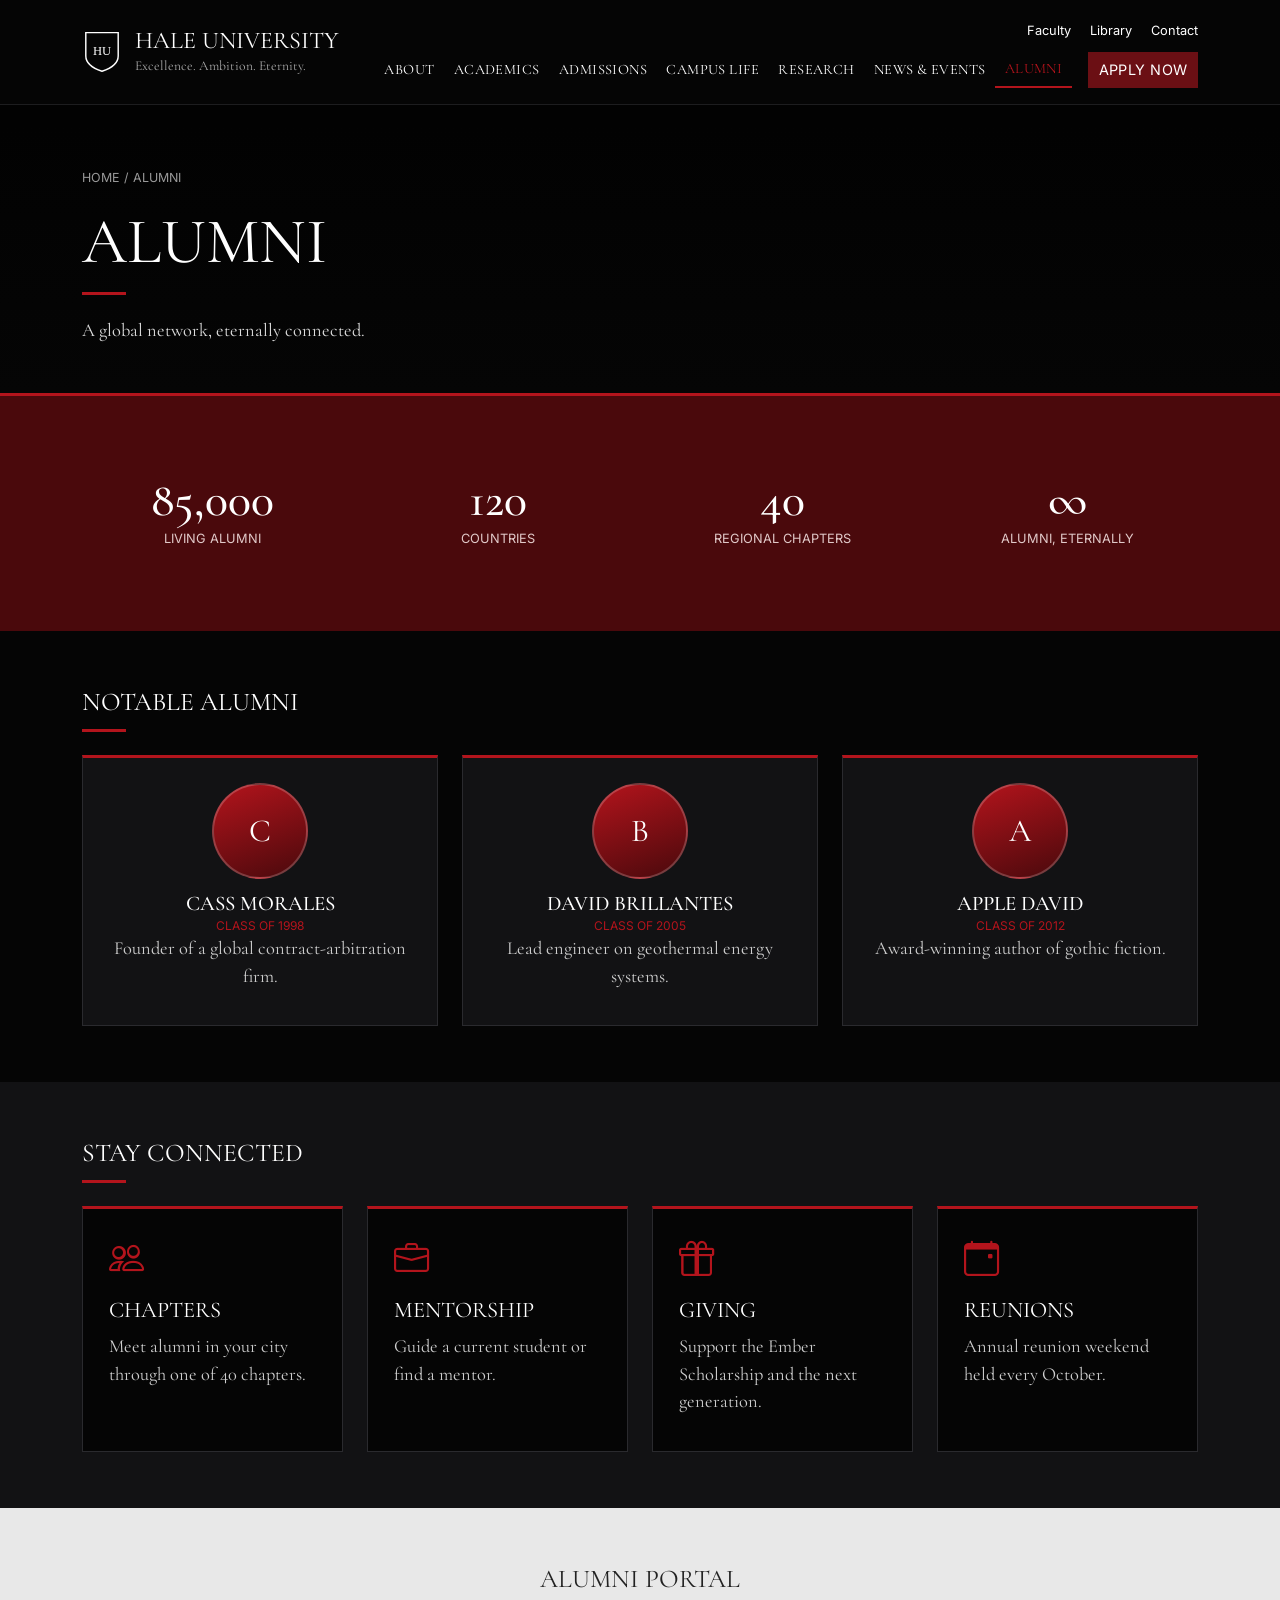
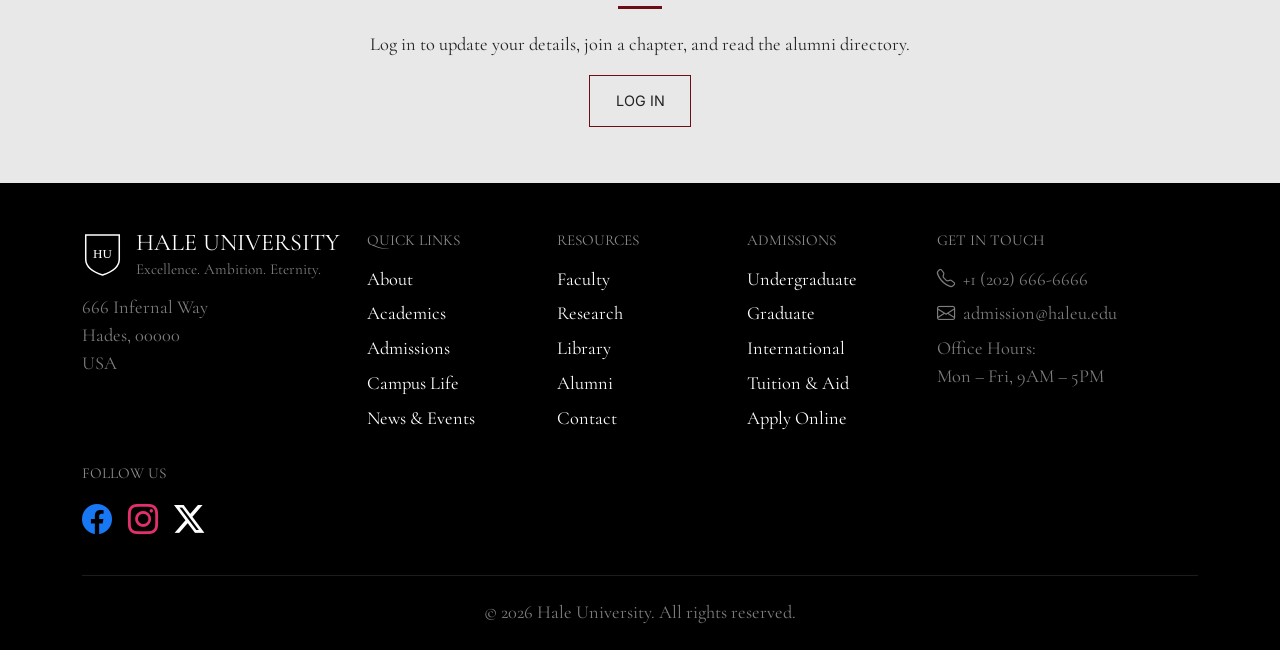
==== alumni.html @ e0aafb2d "Add files via upload" ====
<!doctype html>
<html lang="en">
  <head>
    <meta charset="UTF-8" />
    <meta name="viewport" content="width=device-width, initial-scale=1" />
    <title>Alumni | Hale University</title>
    <link
      href="https://cdn.jsdelivr.net/npm/bootstrap@5.3.3/dist/css/bootstrap.min.css"
      rel="stylesheet"
    />
    <link
      href="https://cdn.jsdelivr.net/npm/bootstrap-icons@1.11.3/font/bootstrap-icons.min.css"
      rel="stylesheet"
    />
    <link
      href="https://fonts.googleapis.com/css2?family=Cormorant+Garamond:wght@400;500&family=Inter:wght@400;500&display=swap"
      rel="stylesheet"
    />
    <link href="style.css" rel="stylesheet" />
  </head>
  <body>
    <header class="site-header">
      <nav class="navbar navbar-expand-lg navbar-dark py-3">
        <div class="container-xl">
          <a class="navbar-brand logo m-0" href="index.html">
            <svg viewBox="0 0 44 50">
              <path
                d="M4 4h36v26c0 9-9 14-18 17C13 44 4 39 4 30z"
                fill="none"
                stroke="#fff"
                stroke-width="1.6"
              />
              <text
                x="22"
                y="29"
                fill="#fff"
                font-size="14"
                text-anchor="middle"
                font-family="Georgia"
              >
                HU
              </text>
            </svg>
            <span
              ><span class="logo-name">HALE UNIVERSITY</span
              ><span class="logo-tag"
                >Excellence. Ambition. Eternity.</span
              ></span
            >
          </a>
          <button
            class="navbar-toggler"
            type="button"
            data-bs-toggle="collapse"
            data-bs-target="#mainMenu"
            aria-label="Menu"
          >
            <span class="navbar-toggler-icon"></span>
          </button>
          <div
            class="collapse navbar-collapse justify-content-end"
            id="mainMenu"
          >
            <div>
              <div class="top-links text-end d-none d-lg-block mb-2">
                <a href="faculty.html">Faculty</a
                ><a href="library.html">Library</a
                ><a href="contact.html">Contact</a>
              </div>
              <div class="main-nav d-lg-flex align-items-center">
                <a href="about.html">About</a>
                <a href="academics.html">Academics</a>
                <a href="admissions.html">Admissions</a>
                <a href="campus-life.html">Campus Life</a>
                <a href="research.html">Research</a>
                <a href="news.html">News &amp; Events</a>
                <a href="alumni.html" class="active">Alumni</a>
                <a href="apply.html" class="btn btn-apply ms-lg-3 mt-3 mt-lg-0"
                  >Apply Now</a
                >
              </div>
            </div>
          </div>
        </div>
      </nav>
    </header>

    <main>
      <section class="page-banner">
        <div class="container-xl">
          <div class="crumbs"><a href="index.html">Home</a> / Alumni</div>
          <h1>Alumni</h1>
          <div class="red-line"></div>
          <p>A global network, eternally connected.</p>
        </div>
      </section>

      <section class="section-wine">
        <div class="container-xl">
          <div class="row">
            <div class="col-6 col-md-3 stat">
              <strong>85,000</strong><span>Living alumni</span>
            </div>
            <div class="col-6 col-md-3 stat">
              <strong>120</strong><span>Countries</span>
            </div>
            <div class="col-6 col-md-3 stat">
              <strong>40</strong><span>Regional chapters</span>
            </div>
            <div class="col-6 col-md-3 stat">
              <strong>&infin;</strong><span>Alumni, eternally</span>
            </div>
          </div>
        </div>
      </section>

      <section class="section-dark">
        <div class="container-xl">
          <h2 class="section-title">Notable Alumni</h2>
          <div class="red-line"></div>
          <div class="row g-4">
            <div class="col-12 col-md-4">
              <div class="hu-card person">
                <div class="avatar text-white">C</div>
                <h3>Cass Morales</h3>
                <div class="role">Class of 1998</div>
                <p>Founder of a global contract-arbitration firm.</p>
              </div>
            </div>
            <div class="col-12 col-md-4">
              <div class="hu-card person">
                <div class="avatar text-white">B</div>
                <h3>David Brillantes</h3>
                <div class="role">Class of 2005</div>
                <p>Lead engineer on geothermal energy systems.</p>
              </div>
            </div>
            <div class="col-12 col-md-4">
              <div class="hu-card person">
                <div class="avatar text-white">A</div>
                <h3>Apple David</h3>
                <div class="role">Class of 2012</div>
                <p>Award-winning author of gothic fiction.</p>
              </div>
            </div>
          </div>
        </div>
      </section>

      <section class="section-panel">
        <div class="container-xl">
          <h2 class="section-title">Stay Connected</h2>
          <div class="red-line"></div>
          <div class="row g-4">
            <div class="col-12 col-md-6 col-lg-3">
              <div class="hu-card">
                <i class="bi bi-people icon"></i>
                <h3>Chapters</h3>
                <p>Meet alumni in your city through one of 40 chapters.</p>
              </div>
            </div>
            <div class="col-12 col-md-6 col-lg-3">
              <div class="hu-card">
                <i class="bi bi-briefcase icon"></i>
                <h3>Mentorship</h3>
                <p>Guide a current student or find a mentor.</p>
              </div>
            </div>
            <div class="col-12 col-md-6 col-lg-3">
              <div class="hu-card">
                <i class="bi bi-gift icon"></i>
                <h3>Giving</h3>
                <p>Support the Ember Scholarship and the next generation.</p>
              </div>
            </div>
            <div class="col-12 col-md-6 col-lg-3">
              <div class="hu-card">
                <i class="bi bi-calendar-event icon"></i>
                <h3>Reunions</h3>
                <p>Annual reunion weekend held every October.</p>
              </div>
            </div>
          </div>
        </div>
      </section>

      <section class="section-light">
        <div class="container-xl text-center">
          <h2 class="section-title">Alumni Portal</h2>
          <div class="red-line mx-auto"></div>
          <p class="mx-auto" style="max-width: 640px">
            Log in to update your details, join a chapter, and read the alumni
            directory.
          </p>
          <a href="login.html" class="btn-story">Log in</a>
        </div>
      </section>
    </main>

    <footer class="site-footer">
      <div class="container-xl">
        <div class="row g-4">
          <div class="col-12 col-lg-3">
            <div class="logo mb-3">
              <svg viewBox="0 0 44 50">
                <path
                  d="M4 4h36v26c0 9-9 14-18 17C13 44 4 39 4 30z"
                  fill="none"
                  stroke="#fff"
                  stroke-width="1.6"
                />
                <text
                  x="22"
                  y="29"
                  fill="#fff"
                  font-size="14"
                  text-anchor="middle"
                  font-family="Georgia"
                >
                  HU
                </text>
              </svg>
              <span
                ><span class="logo-name fs-4">HALE UNIVERSITY</span
                ><span class="logo-tag muted"
                  >Excellence. Ambition. Eternity.</span
                ></span
              >
            </div>
            <address class="muted mb-0">
              666 Infernal Way<br />Hades, 00000<br />USA
            </address>
          </div>
          <div class="col-6 col-md-3 col-lg-2">
            <h4>Quick Links</h4>
            <ul>
              <li><a href="about.html">About</a></li>
              <li><a href="academics.html">Academics</a></li>
              <li><a href="admissions.html">Admissions</a></li>
              <li><a href="campus-life.html">Campus Life</a></li>
              <li><a href="news.html">News &amp; Events</a></li>
            </ul>
          </div>
          <div class="col-6 col-md-3 col-lg-2">
            <h4>Resources</h4>
            <ul>
              <li><a href="faculty.html">Faculty</a></li>
              <li><a href="research.html">Research</a></li>
              <li><a href="library.html">Library</a></li>
              <li><a href="alumni.html">Alumni</a></li>
              <li><a href="contact.html">Contact</a></li>
            </ul>
          </div>
          <div class="col-6 col-md-3 col-lg-2">
            <h4>Admissions</h4>
            <ul>
              <li><a href="admissions.html">Undergraduate</a></li>
              <li><a href="admissions.html">Graduate</a></li>
              <li><a href="admissions.html">International</a></li>
              <li><a href="admissions.html">Tuition &amp; Aid</a></li>
              <li><a href="apply.html">Apply Online</a></li>
            </ul>
          </div>
          <div class="col-6 col-md-3 col-lg-3">
            <h4>Get in touch</h4>
            <ul class="muted">
              <li><i class="bi bi-telephone me-2"></i>+1 (202) 666-6666</li>
              <li><i class="bi bi-envelope me-2"></i>admission@haleu.edu</li>
              <li>Office Hours:<br />Mon – Fri, 9AM – 5PM</li>
            </ul>
          </div>
          <div class="col-12">
            <h4>Follow us</h4>
            <div class="social">
              <a href="#" aria-label="Facebook"
                ><i class="bi bi-facebook"></i></a
              ><a href="#" aria-label="Instagram"
                ><i class="bi bi-instagram"></i></a
              ><a href="#" aria-label="X"><i class="bi bi-twitter-x"></i></a>
            </div>
          </div>
        </div>
        <div class="copyright">
          &copy; 2026 Hale University. All rights reserved.
        </div>
      </div>
    </footer>
    <script src="https://cdn.jsdelivr.net/npm/bootstrap@5.3.3/dist/js/bootstrap.bundle.min.js"></script>
  </body>
</html>
---- style.css ----
/* HELL UNIVERSITY - Universal Styles */

/* ---------- Colors & fonts ---------- */
:root {
  --black: #050505;
  --panel: #121214;
  --wine: #4a090c;
  --red: #6b0f14;
  --red-bright: #b3141c;
  --light: #e8e8e8;
  --line: #2a2a2e;
  /* Palitan lang dito ang images ng banner/hero/tiles */
  --hero-img: url("https://i.pinimg.com/1200x/60/53/c5/6053c5d104e290d64d46bd8c85cccacd.jpg");
  --alt-img: url("https://i.pinimg.com/1200x/9d/fe/d5/9dfed5aaf3898fc8e7cbd464f2195040.jpg");
}
body {
  font-family: "Cormorant Garamond", serif;
  font-size: 1.15rem;
  background: var(--black);
  color: #fff;
  overflow-x: clip;
}
a {
  color: inherit;
  text-decoration: none;
}
.sans {
  font-family: "Inter", sans-serif;
  font-size: 0.85rem;
  text-transform: uppercase;
}
.section-title {
  font-size: 1.6rem;
  text-transform: uppercase;
  font-weight: 400;
  margin: 0;
}
.red-line {
  width: 44px;
  height: 3px;
  background: var(--red-bright);
  margin: 0.7rem 0 1.4rem;
}
.text-red {
  color: var(--red-bright);
}

/* ---------- Logo ---------- */
.logo {
  display: flex;
  align-items: center;
  gap: 0.8rem;
}
.logo svg {
  width: 44px;
  height: 50px;
  flex: none;
}
.logo-name {
  display: block;
  font-size: 1.7rem;
  line-height: 1;
}
.logo-tag {
  color: #aaa;
  font-size: 0.95rem;
}

/* ---------- Header ---------- */
.site-header {
  background: var(--black);
  border-bottom: 1px solid #1d1d1f;
}
.top-links a {
  font-family: "Inter", sans-serif;
  font-size: 0.8rem;
  margin-left: 1.2rem;
}
.top-links a:hover,
.main-nav a:hover {
  color: var(--red-bright);
}
.main-nav a {
  text-transform: uppercase;
  letter-spacing: 0.05em;
  padding: 0.5rem 0.9rem;
  display: inline-block;
}
.main-nav a.active {
  color: var(--red-bright);
  border-bottom: 2px solid var(--red-bright);
}
.btn-apply {
  background: var(--red);
  color: #fff;
  border-radius: 0;
  font-family: "Inter", sans-serif;
  font-size: 0.85rem;
  text-transform: uppercase;
  padding: 0.7rem 1.6rem;
}
.btn-apply:hover {
  background: #85131a;
  color: #fff;
}
.main-nav a.btn-apply.active {
  border-bottom: 0;
  color: #fff;
}

/* ---------- Hero (home) ---------- */
.hero {
  background:
    linear-gradient(rgba(0, 0, 0, 0.55), rgba(0, 0, 0, 0.55)),
    var(--hero-img) center / cover no-repeat;
  padding: 4rem 0;
}
.hero h1 {
  font-size: clamp(3.4rem, 8vw, 6rem);
  line-height: 0.95;
  font-weight: 400;
  text-transform: uppercase;
}
.btn-outline-red {
  border: 1px solid var(--red-bright);
  color: #fff;
  border-radius: 0;
  font-family: "Inter", sans-serif;
  font-size: 0.9rem;
  text-transform: uppercase;
  padding: 0.9rem 1.6rem;
}
.btn-outline-red:hover {
  background: rgba(179, 20, 28, 0.2);
  color: #fff;
}
.announcements {
  background: rgba(14, 14, 16, 0.92);
  border: 1px solid var(--line);
  padding: 2rem;
}
.announce-item {
  border-bottom: 1px solid var(--line);
  padding: 1rem 0;
}
.announce-item small {
  display: block;
  color: #999;
  font-family: "Inter", sans-serif;
  font-size: 0.78rem;
  text-transform: uppercase;
}

/* ---------- Inner page banner ---------- */
.page-banner {
  background:
    linear-gradient(rgba(0, 0, 0, 0.65), rgba(5, 5, 5, 0.9)),
    var(--hero-img) center / cover no-repeat;
  padding: 4rem 0 3rem;
  border-bottom: 3px solid var(--red-bright);
}
.page-banner.alt {
  background:
    linear-gradient(rgba(0, 0, 0, 0.65), rgba(5, 5, 5, 0.9)),
    var(--alt-img) center / cover no-repeat;
}
.page-banner h1 {
  font-size: clamp(2.4rem, 6vw, 4rem);
  font-weight: 400;
  text-transform: uppercase;
  margin: 0;
}
.page-banner p {
  max-width: 640px;
  margin: 0;
  color: #ddd;
}
.crumbs {
  font-family: "Inter", sans-serif;
  font-size: 0.78rem;
  text-transform: uppercase;
  color: #999;
  margin-bottom: 1rem;
}
.crumbs a:hover {
  color: var(--red-bright);
}

/* ---------- Generic sections ---------- */
.section-dark {
  background: var(--black);
  padding: 3.5rem 0;
}
.section-panel {
  background: var(--panel);
  padding: 3.5rem 0;
}
.section-light {
  background: var(--light);
  color: #222;
  padding: 3.5rem 0;
}
.section-light .red-line {
  background: var(--red);
}
.section-wine {
  background: var(--wine);
  padding: 3.5rem 0;
}

/* ---------- Cards ---------- */
.hu-card {
  background: var(--panel);
  border: 1px solid var(--line);
  border-top: 3px solid var(--red-bright);
  padding: 1.6rem;
  height: 100%;
}
.hu-card i.icon {
  font-size: 2.2rem;
  color: var(--red-bright);
}
.hu-card h3 {
  font-size: 1.4rem;
  text-transform: uppercase;
  font-weight: 400;
  margin: 0.6rem 0;
}
.hu-card p {
  color: #cfcfcf;
  margin-bottom: 0.6rem;
}
.hu-card .more {
  font-family: "Inter", sans-serif;
  font-size: 0.78rem;
  text-transform: uppercase;
  color: var(--red-bright);
}
.section-light .hu-card {
  background: #fff;
  border-color: #cfcfcf;
  border-top-color: var(--red);
  color: #222;
}
.section-light .hu-card p {
  color: #444;
}
.section-panel .hu-card {
  background: var(--black);
}

/* ---------- Stats ---------- */
.stat {
  text-align: center;
  padding: 1.5rem 0.5rem;
}
.stat strong {
  display: block;
  font-size: 3rem;
  font-weight: 500;
  line-height: 1;
}
.stat span {
  font-family: "Inter", sans-serif;
  font-size: 0.8rem;
  text-transform: uppercase;
  color: #e1c9c9;
}

/* ---------- Feature strip ---------- */
.features {
  background: var(--wine);
}
.feature {
  text-align: center;
  padding: 2rem 1rem;
  border: 1px solid #7a1a1f;
  margin-bottom: 1rem;
}
.feature i {
  font-size: 3rem;
}
.feature h3 {
  font-size: 1.3rem;
  text-transform: uppercase;
  font-weight: 400;
  margin: 0.5rem 0;
}
.feature p {
  margin: 0;
  color: #e1c9c9;
}

/* ---------- About + Quick links ---------- */
.about {
  background: var(--light);
  color: #222;
  padding: 3rem 0;
}
.about .red-line {
  background: var(--red);
}
.btn-story {
  display: block;
  text-align: center;
  background: var(--red);
  color: #fff;
  border-radius: 0;
  font-family: "Inter", sans-serif;
  font-size: 0.9rem;
  text-transform: uppercase;
  padding: 1rem;
}
.btn-story:hover {
  background: #85131a;
  color: #fff;
}
.quick-link {
  display: flex;
  justify-content: space-between;
  align-items: center;
  padding: 1rem;
  border-bottom: 1px solid #fff;
  background: #dcdcdc;
  color: #222;
}
.quick-link:hover {
  color: var(--red-bright);
}

/* ---------- Apply banner ---------- */
.apply-bar {
  background: var(--light);
}
.apply-box {
  background: var(--panel);
  padding: 1.4rem 2rem;
}
.ring {
  width: 40px;
  height: 40px;
  border: 2px solid #ccc;
  border-radius: 50%;
  flex: none;
}

/* ---------- Timeline ---------- */
.timeline {
  border-left: 2px solid var(--red-bright);
  padding-left: 1.6rem;
  margin-left: 0.4rem;
}
.timeline-item {
  position: relative;
  padding-bottom: 1.8rem;
}
.timeline-item::before {
  content: "";
  position: absolute;
  left: -2.05rem;
  top: 0.45rem;
  width: 14px;
  height: 14px;
  background: var(--red-bright);
  border-radius: 50%;
}
.timeline-item .year {
  font-family: "Inter", sans-serif;
  font-size: 0.85rem;
  color: var(--red-bright);
  text-transform: uppercase;
}
.timeline-item h3 {
  font-size: 1.4rem;
  margin: 0.1rem 0;
  font-weight: 500;
}
.timeline-item p {
  margin: 0;
  color: #cfcfcf;
}

/* ---------- Tables ---------- */
.table-hu {
  --bs-table-bg: var(--panel);
  --bs-table-striped-bg: #18181b;
  --bs-table-color: #fff;
  --bs-table-striped-color: #fff;
  --bs-table-hover-color: #fff;
  --bs-table-active-color: #fff;
  --bs-table-border-color: var(--line);
  margin: 0;
}
.table-hu th {
  font-family: "Inter", sans-serif;
  font-size: 0.78rem;
  text-transform: uppercase;
  background: var(--red) !important;
  color: #fff !important;
  font-weight: 500;
}
.table-hu td {
  vertical-align: middle;
}

/* ---------- Steps ---------- */
.step {
  text-align: center;
  padding: 1rem;
}
.step .num {
  width: 56px;
  height: 56px;
  border: 2px solid var(--red-bright);
  border-radius: 50%;
  display: inline-flex;
  align-items: center;
  justify-content: center;
  font-size: 1.6rem;
  margin-bottom: 0.7rem;
}
.step h3 {
  font-size: 1.25rem;
  text-transform: uppercase;
  font-weight: 400;
}
.step p {
  color: #cfcfcf;
}

/* ---------- Accordion (FAQ) ---------- */
.accordion {
  --bs-accordion-bg: var(--panel);
  --bs-accordion-color: #fff;
  --bs-accordion-border-color: var(--line);
  --bs-accordion-btn-bg: var(--panel);
  --bs-accordion-btn-color: #fff;
  --bs-accordion-active-bg: var(--wine);
  --bs-accordion-active-color: #fff;
  --bs-accordion-btn-focus-box-shadow: none;
  --bs-accordion-border-radius: 0;
  --bs-accordion-inner-border-radius: 0;
}
.accordion-button {
  font-family: "Cormorant Garamond", serif;
  font-size: 1.2rem;
}
.accordion-button::after {
  filter: invert(1);
}

/* ---------- Tiles (campus / library) ---------- */
.tile {
  position: relative;
  min-height: 220px;
  padding: 1.4rem;
  display: flex;
  flex-direction: column;
  justify-content: flex-end;
  background:
    linear-gradient(180deg, rgba(0, 0, 0, 0.15), rgba(0, 0, 0, 0.9)),
    var(--alt-img) center / cover no-repeat;
  border: 1px solid var(--line);
}
.tile.t2 {
  background-image:
    linear-gradient(180deg, rgba(74, 9, 12, 0.3), rgba(0, 0, 0, 0.9)),
    var(--hero-img);
}
.tile.t3 {
  background: linear-gradient(160deg, var(--wine), #000);
}
.tile h3 {
  font-size: 1.4rem;
  text-transform: uppercase;
  font-weight: 400;
  margin: 0;
}
.tile p {
  margin: 0.3rem 0 0;
  color: #ddd;
}

/* ---------- People ---------- */
.person {
  text-align: center;
}
.avatar {
  width: 96px;
  height: 96px;
  border-radius: 50%;
  background: linear-gradient(160deg, var(--red-bright), var(--wine));
  display: inline-flex;
  align-items: center;
  justify-content: center;
  font-size: 2rem;
  margin-bottom: 0.8rem;
  border: 2px solid #fff3;
}
.person h3 {
  font-size: 1.3rem;
  margin: 0;
  font-weight: 500;
}
.person .role {
  font-family: "Inter", sans-serif;
  font-size: 0.75rem;
  text-transform: uppercase;
  color: var(--red-bright);
}

/* ---------- News list ---------- */
.news-item {
  display: flex;
  gap: 1.4rem;
  padding: 1.4rem 0;
  border-bottom: 1px solid var(--line);
}
.news-date {
  flex: none;
  width: 72px;
  text-align: center;
  border: 1px solid var(--red-bright);
  padding: 0.5rem 0;
  font-family: "Inter", sans-serif;
  text-transform: uppercase;
  font-size: 0.72rem;
  height: fit-content;
}
.news-date strong {
  display: block;
  font-size: 1.7rem;
  font-family: "Cormorant Garamond", serif;
  line-height: 1;
}
.news-item h3 {
  font-size: 1.4rem;
  margin: 0 0 0.3rem;
  font-weight: 500;
}
.news-item p {
  margin: 0;
  color: #cfcfcf;
}
.tag {
  display: inline-block;
  font-family: "Inter", sans-serif;
  font-size: 0.7rem;
  text-transform: uppercase;
  background: var(--red);
  padding: 0.15rem 0.6rem;
  margin-bottom: 0.4rem;
}

/* ---------- Forms ---------- */
.hu-form label {
  font-family: "Inter", sans-serif;
  font-size: 0.78rem;
  text-transform: uppercase;
  margin-bottom: 0.3rem;
  color: #bbb;
}
.hu-form .form-control,
.hu-form .form-select {
  background: #0c0c0e;
  border: 1px solid #333;
  border-radius: 0;
  color: #fff;
  padding: 0.7rem 0.9rem;
  font-family: "Inter", sans-serif;
  font-size: 0.95rem;
}
.hu-form .form-control:focus,
.hu-form .form-select:focus {
  border-color: var(--red-bright);
  box-shadow: 0 0 0 0.15rem rgba(179, 20, 28, 0.3);
  background: #0c0c0e;
  color: #fff;
}
.hu-form .form-check-input:checked {
  background-color: var(--red-bright);
  border-color: var(--red-bright);
}
.form-wrap {
  background: var(--panel);
  border: 1px solid var(--line);
  padding: 2rem;
}

/* ---------- Quote ---------- */
.quote {
  border-left: 3px solid var(--red-bright);
  padding-left: 1.2rem;
  font-size: 1.5rem;
  font-style: italic;
}
.quote small {
  display: block;
  font-style: normal;
  font-family: "Inter", sans-serif;
  font-size: 0.78rem;
  text-transform: uppercase;
  color: #999;
  margin-top: 0.5rem;
}

/* ---------- Footer ---------- */
.site-footer {
  background: #000;
  padding: 3rem 0 1.5rem;
}
.site-footer h4 {
  font-size: 0.95rem;
  text-transform: uppercase;
  color: #8d8d8d;
  font-weight: 400;
  margin-bottom: 1rem;
}
.site-footer ul {
  list-style: none;
  padding: 0;
  margin: 0;
}
.site-footer li {
  margin-bottom: 0.45rem;
}
.site-footer li a:hover {
  color: var(--red-bright);
}
.muted {
  color: #7d7d7d;
}
.social a {
  font-size: 1.9rem;
  margin-right: 1rem;
}
.social .bi-facebook {
  color: #1877f2;
}
.social .bi-instagram {
  color: #e1306c;
}
.copyright {
  border-top: 1px solid #1d1d1f;
  margin-top: 2rem;
  padding-top: 1.4rem;
  text-align: center;
  color: #7d7d7d;
}
/* ---------- MOBILE (below 768px) ---------- */
@media (max-width: 767.98px) {
  .hero {
    padding: 2rem 0 0;
  }
  .hero-text {
    border: 1px solid #333;
    background: rgba(0, 0, 0, 0.6);
    padding: 2rem 1rem;
    text-align: center;
  }
  .announcements {
    border: 0;
    background: var(--panel);
    margin: 2rem -12px 0;
  }
  .quick-link {
    margin: 0 -12px;
  }
  .news-item {
    flex-direction: column;
    gap: 0.8rem;
  }
  .news-date {
    width: 72px;
  }
  .page-banner {
    padding: 2.5rem 0 2rem;
  }
}

/* ---------- TABLET and up (768px+) ---------- */
@media (min-width: 768px) {
  .feature {
    border: 0;
    border-right: 1px solid #7a1a1f;
    margin: 0;
  }
  .feature:last-child {
    border-right: 0;
  }
  .btn-story {
    display: inline-block;
    background: transparent;
    color: #222;
    border: 1px solid var(--red);
    padding: 0.9rem 1.6rem;
  }
  .quick-link {
    background: transparent;
    border-bottom: 1px solid #bbb;
    padding: 0.8rem 0;
  }
}

/* =========================================================
   LOGO: icon aligned with name + tagline
   ========================================================= */
.logo > span {
  display: flex;
  flex-direction: column;
  justify-content: center;
}
.logo-name {
  line-height: 1;
}
.logo-tag {
  line-height: 1.2;
  margin-top: 0.3rem;
}
/* icon height = name + tagline height, so top/bottom line up */
.logo svg {
  width: 44px;
  height: 50px;
}
.site-header .logo-name {
  font-size: 1.5rem;
}
.site-header .logo-tag {
  font-size: 0.85rem;
}
.site-header .logo svg {
  width: 40px;
  height: 45px;
}
.site-footer .logo svg {
  width: 41px;
  height: 47px;
}

/* ---------- NAVBAR links (desktop): smaller ---------- */
.main-nav a {
  font-size: 0.9rem;
  letter-spacing: 0.03em;
  padding: 0.4rem 0.6rem;
}

/* ---------- Hero text sizes ---------- */
.hero-eyebrow {
  font-size: clamp(1rem, 2.5vw, 1.5rem);
}
.hero-tagline {
  font-size: clamp(1.15rem, 3vw, 1.75rem);
}
.hero-desc {
  font-size: clamp(1rem, 2vw, 1.25rem);
}

/* ---------- Login / Sign up pages ---------- */
.auth-page {
  background:
    linear-gradient(rgba(0, 0, 0, 0.75), rgba(5, 5, 5, 0.93)),
    var(--hero-img) center / cover no-repeat;
  min-height: 100vh;
}
.auth-card {
  background: rgba(18, 18, 20, 0.96);
  border: 1px solid var(--line);
  border-top: 3px solid var(--red-bright);
}
.auth-link {
  color: var(--red-bright);
  text-decoration: underline;
}
.auth-card .form-control,
.auth-card .input-group-text {
  background: #0c0c0e;
  border-color: #333;
  color: #fff;
  border-radius: 0;
}
.auth-card .form-control:focus {
  border-color: var(--red-bright);
  box-shadow: none;
}
.btn-toggle {
  background: #0c0c0e;
  border: 1px solid #333;
  color: #bbb;
  border-radius: 0;
}
.btn-hu {
  background: var(--red);
  color: #fff;
  border: 0;
  border-radius: 0;
  font-family: "Inter", sans-serif;
  font-size: 0.85rem;
  text-transform: uppercase;
}
.btn-hu:hover {
  background: #85131a;
  color: #fff;
}

/* =========================================================
   TABLET / MOBILE NAVBAR (hamburger, below 992px)
   ========================================================= */
@media (max-width: 991.98px) {
  .site-header .navbar-brand {
    flex: 1 1 auto;
    min-width: 0;
    margin-right: 0;
  }
  .site-header .logo {
    gap: 0.5rem;
  }
  .site-header .logo-name {
    font-size: 1.1rem;
    letter-spacing: 0.02em;
  }
  .site-header .logo-tag {
    font-size: 0.62rem;
    margin-top: 0.2rem;
    white-space: nowrap;
  }
  .site-header .logo svg {
    width: 29px;
    height: 33px;
  }
  .site-header .navbar-toggler {
    flex: none;
    margin-left: 0.5rem;
    padding: 0.25rem 0.5rem;
  }
  .navbar-collapse {
    padding-top: 0.5rem;
  }
  .main-nav a {
    display: block;
    font-size: 0.95rem;
    padding: 0.7rem 0;
    border-bottom: 1px solid #1d1d1f;
  }
  .main-nav a.btn-apply,
  .main-nav a.btn-apply.active {
    display: block;
    text-align: center;
    border-bottom: 0;
    padding: 0.7rem 1rem;
  }
}

/* =========================================================
   MOBILE (below 768px): smaller text + tighter spacing
   ========================================================= */
@media (max-width: 767.98px) {
  body {
    font-size: 1.05rem;
  }

  /* hero */
  .hero h1 {
    font-size: clamp(2.2rem, 12vw, 4rem);
  }
  .hero-text {
    padding: 1.5rem 1rem;
  }
  .announcements {
    padding: 1.5rem 1.25rem;
  }

  /* titles */
  .section-title {
    font-size: 1.3rem;
  }
  .red-line {
    margin: 0.5rem 0 1rem;
  }
  .page-banner h1 {
    font-size: clamp(1.9rem, 9vw, 2.8rem);
  }
  .page-banner p {
    font-size: 1rem;
  }
  .crumbs {
    font-size: 0.7rem;
  }

  /* buttons */
  .btn-apply {
    font-size: 0.78rem;
    padding: 0.65rem 1.2rem;
  }
  .btn-outline-red {
    font-size: 0.8rem;
    padding: 0.7rem 1.2rem;
  }
  .btn-story {
    font-size: 0.8rem;
    padding: 0.85rem;
  }

  /* section spacing */
  .section-dark,
  .section-panel,
  .section-light,
  .section-wine {
    padding: 2.5rem 0;
  }
  .about {
    padding: 2rem 0;
  }

  /* cards & boxes (less left/right padding) */
  .hu-card {
    padding: 1.1rem;
  }
  .hu-card h3 {
    font-size: 1.2rem;
  }
  .hu-card p {
    font-size: 1rem;
  }
  .hu-card i.icon {
    font-size: 1.8rem;
  }
  .form-wrap {
    padding: 1.1rem;
  }
  .tile {
    min-height: 180px;
    padding: 1.1rem;
  }
  .tile h3 {
    font-size: 1.2rem;
  }
  .stat {
    padding: 1rem 0.5rem;
  }
  .stat strong {
    font-size: 2.2rem;
  }
  .stat span {
    font-size: 0.7rem;
  }
  .feature {
    padding: 1.4rem 1rem;
  }
  .feature i {
    font-size: 2.2rem;
  }
  .feature h3 {
    font-size: 1.15rem;
  }
  .step {
    padding: 0.5rem;
  }
  .step .num {
    width: 46px;
    height: 46px;
    font-size: 1.3rem;
  }
  .step h3 {
    font-size: 1.1rem;
  }
  .avatar {
    width: 76px;
    height: 76px;
    font-size: 1.6rem;
  }
  .person h3 {
    font-size: 1.15rem;
  }
  .quote {
    font-size: 1.2rem;
  }
  .news-item {
    padding: 1.1rem 0;
  }
  .news-item h3 {
    font-size: 1.2rem;
  }
  .timeline {
    padding-left: 1.2rem;
  }
  .timeline-item::before {
    left: -1.7rem;
  }
  .timeline-item h3 {
    font-size: 1.2rem;
  }
  .accordion-button {
    font-size: 1.05rem;
  }
  .table-hu {
    font-size: 0.88rem;
  }
  .table-hu th,
  .table-hu td {
    padding: 0.5rem;
  }

  /* footer */
  .site-footer {
    padding: 2rem 0 1.2rem;
  }
  .site-footer h4 {
    font-size: 0.85rem;
  }
  .site-footer li,
  .site-footer address {
    font-size: 1rem;
  }
  .social a {
    font-size: 1.5rem;
  }
  .copyright {
    font-size: 0.85rem;
  }

  /* login / sign up */
  .auth-page .logo-name {
    font-size: 1.25rem;
  }
  .auth-page .logo-tag {
    font-size: 0.75rem;
  }
  .auth-page .logo svg {
    width: 34px;
    height: 39px;
  }
  .auth-page h1.display-3 {
    font-size: clamp(1.9rem, 10vw, 3rem) !important;
  }
  .auth-page .fs-4 {
    font-size: 1rem !important;
  }
  .auth-page .fs-5 {
    font-size: 0.95rem !important;
  }
  .auth-page h2.display-6 {
    font-size: 1.6rem !important;
  }
  .auth-page .auth-card {
    padding: 1.25rem !important;
  }
}

/* =========================================================
   FIX: horizontal scroll on mobile / tablet
   .g-5 (3rem gutter) pulled the row 24px past the edge, but the
   container only has 12px padding, so the page overflowed sideways.
   ========================================================= */
@media (max-width: 991.98px) {
  .row.g-5 {
    --bs-gutter-x: 1.5rem;
  }
}

/* =========================================================
   DESKTOP FIT (992px+)
   1) Sign up / Log in pages fit exactly in one screen, no scrollbar
   2) Home page: header + hero + red feature strip = one screen
   Sizes scale with the screen height (vh) so it fits any desktop.
   ========================================================= */
@media (min-width: 992px) {
  /* ----- sign up / log in: compact spacing ----- */
  .auth-page > header.container-xl {
    padding-top: clamp(0.6rem, 2.2vh, 1.5rem) !important;
    padding-bottom: clamp(0.6rem, 2.2vh, 1.5rem) !important;
    flex: none;
  }
  .auth-page > main {
    padding-top: 0 !important;
    padding-bottom: clamp(0.5rem, 2vh, 1.5rem) !important;
    min-height: 0;
  }
  .auth-page .red-line {
    margin: clamp(0.3rem, 1vh, 0.7rem) 0 clamp(0.5rem, 1.6vh, 1.4rem);
  }
  .auth-page main .fs-4 {
    font-size: clamp(1rem, 2.7vh, 1.5rem) !important;
  }
  .auth-page h1.display-3 {
    font-size: clamp(2.2rem, 7.5vh, 4rem);
    margin-bottom: clamp(0.75rem, 2.5vh, 1.5rem) !important;
  }
  .auth-page .auth-card {
    padding: clamp(0.9rem, 3vh, 2.25rem) clamp(1.25rem, 2.6vw, 2.5rem) !important;
  }
  .auth-page h2.display-6 {
    font-size: clamp(1.5rem, 4.4vh, 2.4rem) !important;
    margin-bottom: clamp(0.2rem, 0.8vh, 0.5rem);
  }
  .auth-card p.fs-5 {
    font-size: clamp(0.95rem, 2.3vh, 1.25rem) !important;
    margin-bottom: clamp(0.4rem, 1.4vh, 1rem);
  }
  .auth-card .form-label {
    font-size: clamp(0.95rem, 2.2vh, 1.15rem);
    margin-bottom: 0.2rem;
  }
  .auth-card .mb-3 {
    margin-bottom: clamp(0.55rem, 1.9vh, 1rem) !important;
  }
  .auth-card .form-check.mb-4 {
    margin-bottom: clamp(1rem, 2.4vh, 1.5rem) !important;
  }
  .auth-card .form-control,
  .auth-card .input-group-text,
  .auth-card .btn-toggle {
    padding-top: clamp(0.25rem, 0.9vh, 0.5rem);
    padding-bottom: clamp(0.25rem, 0.9vh, 0.5rem);
  }
  .auth-card .btn-hu {
    padding-top: clamp(0.5rem, 1.7vh, 1rem) !important;
    padding-bottom: clamp(0.5rem, 1.7vh, 1rem) !important;
  }
  /* error messages sit on the label line, so the card never grows */
  .auth-card .invalid-feedback {
    position: absolute;
    width: auto;
    margin: 0;
    font-size: 0.78rem;
    line-height: 1.2;
  }
  .auth-card .input-group .invalid-feedback {
    right: 0;
    bottom: 100%;
    margin-bottom: 0.2rem;
  }
  .auth-card .form-check {
    position: relative;
  }
  .auth-card .form-check .invalid-feedback {
    right: 0;
    top: 100%;
    margin-top: 0.1rem;
  }
}

/* lock the page to the screen (only when the window is tall enough) */
@media (min-width: 992px) and (min-height: 560px) {
  .auth-page {
    height: 100vh;
    height: 100dvh;
    min-height: 0;
    overflow: hidden;
  }
}

/* short desktop windows: first + last name side by side */
@media (min-width: 992px) and (max-height: 700px) {
  .auth-card form.needs-validation {
    display: grid;
    grid-template-columns: 1fr 1fr;
    column-gap: 0.9rem;
  }
  .auth-card form.needs-validation > * {
    grid-column: 1 / -1;
  }
  .auth-card form.needs-validation > .mb-3:nth-child(1),
  .auth-card form.needs-validation > .mb-3:nth-child(2) {
    grid-column: auto;
  }
}

/* ----- home page: header + hero + red strip = exactly one screen ----- */
@media (min-width: 992px) and (min-height: 560px) {
  body:has(.hero) {
    --hdr-h: 6.75rem;
    --feat-h: clamp(8rem, 25vh, 13.5rem);
  }
  body:has(.hero) .site-header {
    height: var(--hdr-h);
    display: flex;
    align-items: center;
  }
  body:has(.hero) .site-header > .navbar {
    width: 100%;
    padding-top: 0 !important;
    padding-bottom: 0 !important;
  }
  .hero {
    height: calc(100vh - var(--hdr-h) - var(--feat-h));
    height: calc(100dvh - var(--hdr-h) - var(--feat-h));
    padding: clamp(0.35rem, 3vh, 3rem) 0;
    display: flex;
    align-items: center;
  }
  .hero > .container-xl {
    width: 100%;
  }
  .hero h1 {
    font-size: clamp(2.4rem, min(8vw, 9.5vh), 6rem);
  }
  .hero-eyebrow {
    font-size: clamp(0.95rem, 2.6vh, 1.5rem);
  }
  .hero-tagline {
    font-size: clamp(1.05rem, 3.4vh, 1.75rem);
  }
  .hero-desc {
    font-size: clamp(0.95rem, 2.5vh, 1.25rem);
    margin-top: clamp(0.4rem, 1.6vh, 1rem) !important;
    margin-bottom: clamp(0.4rem, 1.6vh, 1rem) !important;
  }
  .hero .red-line {
    margin: clamp(0.3rem, 1vh, 0.7rem) 0 clamp(0.5rem, 1.6vh, 1.4rem);
  }
  .hero .btn-outline-red {
    padding: clamp(0.45rem, 1.6vh, 0.9rem) 1.6rem;
  }
  .announcements {
    padding: clamp(0.7rem, 3vh, 2rem) 2rem;
    font-size: clamp(0.9rem, 2.4vh, 1.15rem);
    line-height: 1.3;
  }
  .announcements .section-title {
    font-size: clamp(1.15rem, 3.2vh, 1.6rem);
  }
  .announcements .red-line {
    margin: clamp(0.3rem, 1vh, 0.7rem) 0 clamp(0.3rem, 1vh, 1rem);
  }
  .announce-item {
    padding: clamp(0.25rem, 1.4vh, 1rem) 0;
  }
  .announcements .sans {
    padding-top: clamp(0.3rem, 1.4vh, 1rem) !important;
  }

  /* red feature strip */
  .features {
    height: var(--feat-h);
    padding: 0 !important;
  }
  .features > .container-xl,
  .features .row {
    height: 100%;
  }
  .features .feature {
    display: flex;
    flex-direction: column;
    align-items: center;
    justify-content: center;
    padding: 0.5rem 1rem;
  }
  .features .feature i {
    font-size: clamp(2rem, 6vh, 3rem);
    line-height: 1;
  }
  .features .feature h3 {
    font-size: clamp(1.05rem, 2.6vh, 1.3rem);
    margin: clamp(0.25rem, 1vh, 0.5rem) 0;
  }
  .features .feature p {
    font-size: clamp(0.95rem, 2.3vh, 1.15rem);
  }
}

/* ----- logo inside the "ready to begin" circle ----- */
.ring {
  width: 56px;
  height: 56px;
  display: flex;
  align-items: center;
  justify-content: center;
}
.ring svg {
  width: 28px;
  height: 32px;
}
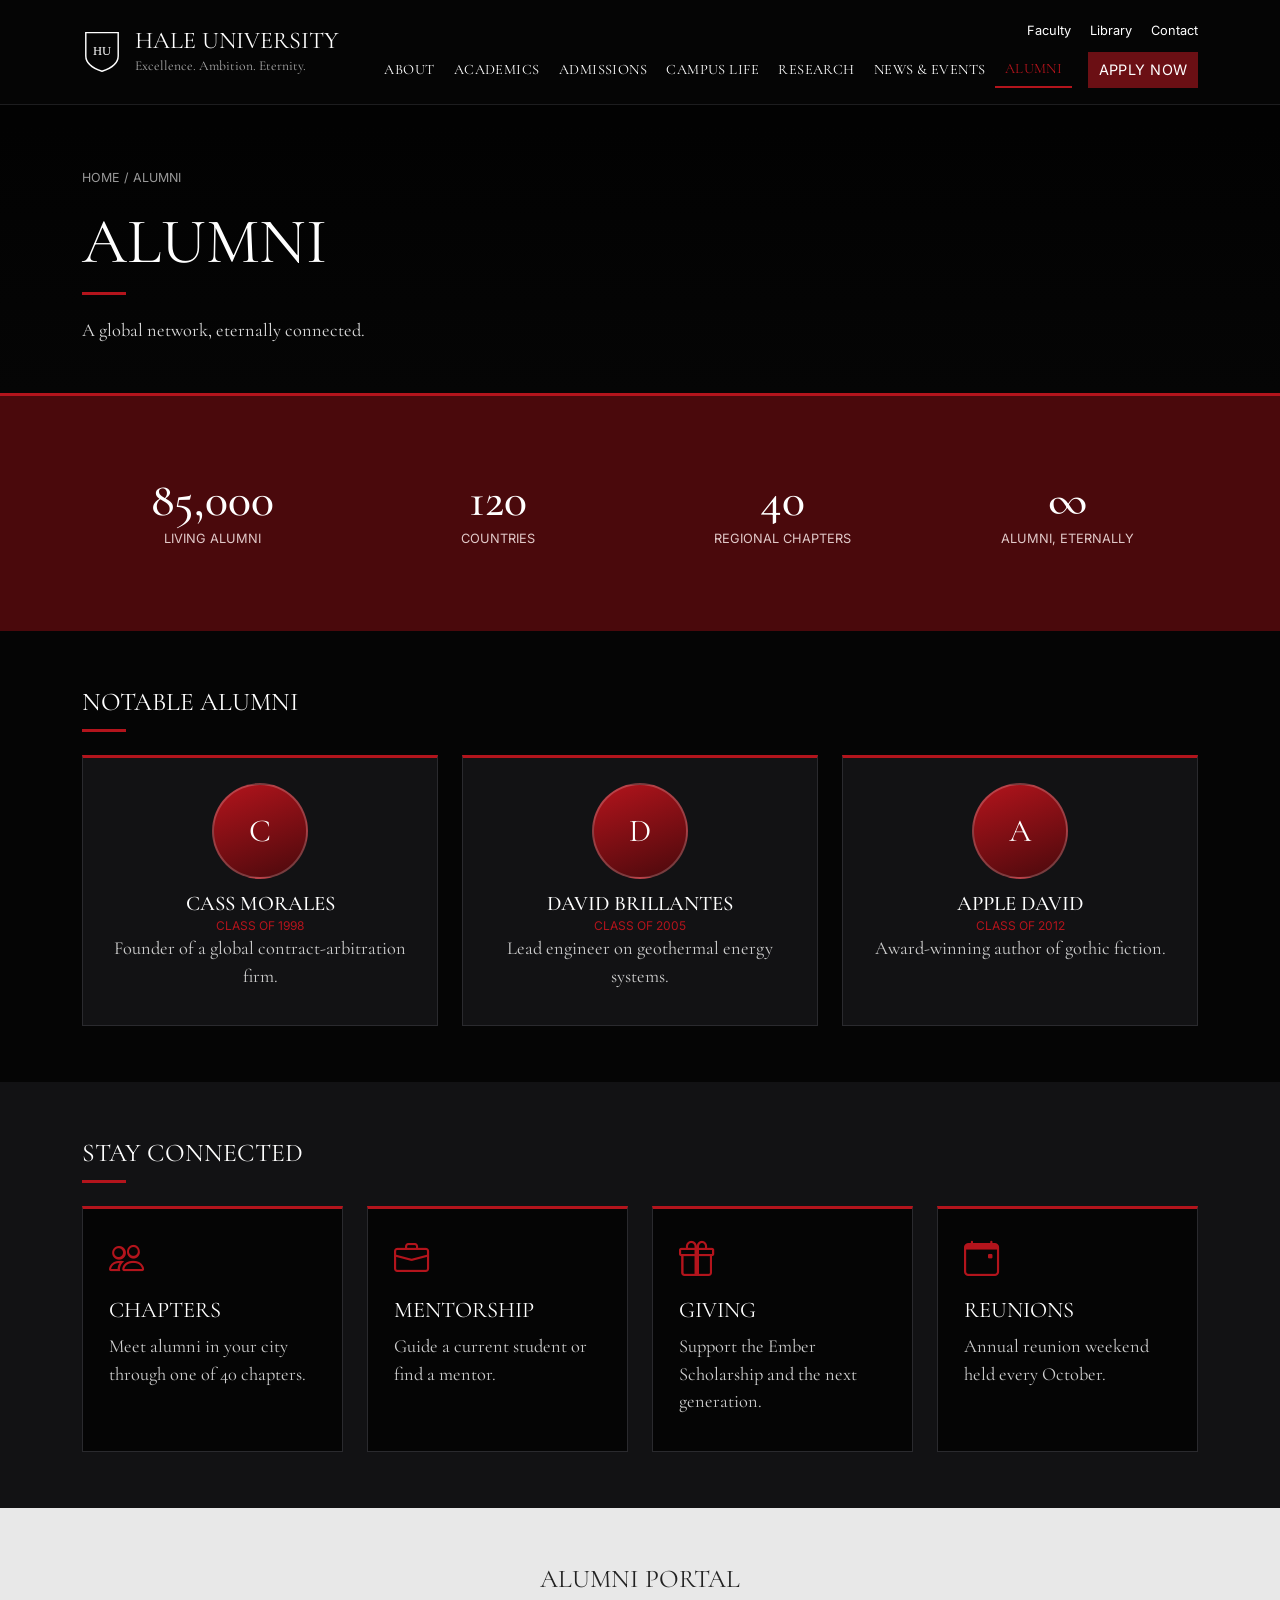
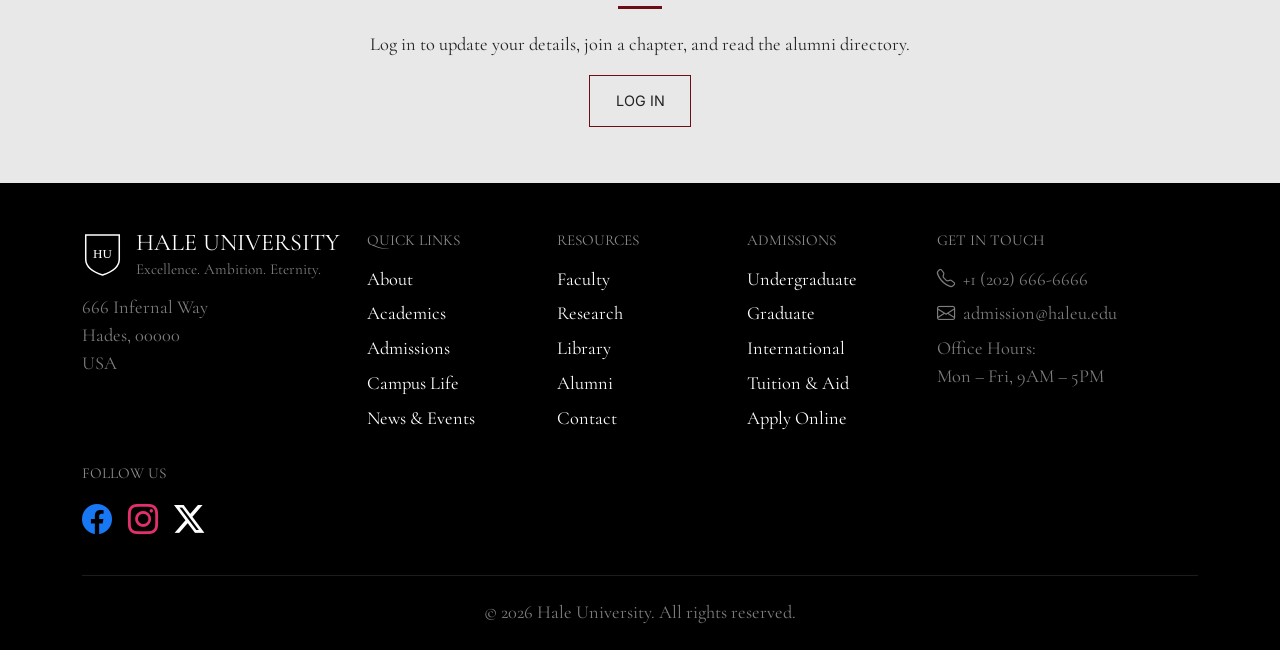
==== commit f14c5eb1: "Add files via upload" ====
--- a/alumni.html
+++ b/alumni.html
@@ -129,7 +129,7 @@
             </div>
             <div class="col-12 col-md-4">
               <div class="hu-card person">
-                <div class="avatar text-white">B</div>
+                <div class="avatar text-white">D</div>
                 <h3>David Brillantes</h3>
                 <div class="role">Class of 2005</div>
                 <p>Lead engineer on geothermal energy systems.</p>
--- a/style.css
+++ b/style.css
@@ -330,7 +330,7 @@
 
 /* ---------- Apply banner ---------- */
 .apply-bar {
-  background: var(--light);
+  background: var(--black);
 }
 .apply-box {
   background: var(--panel);
